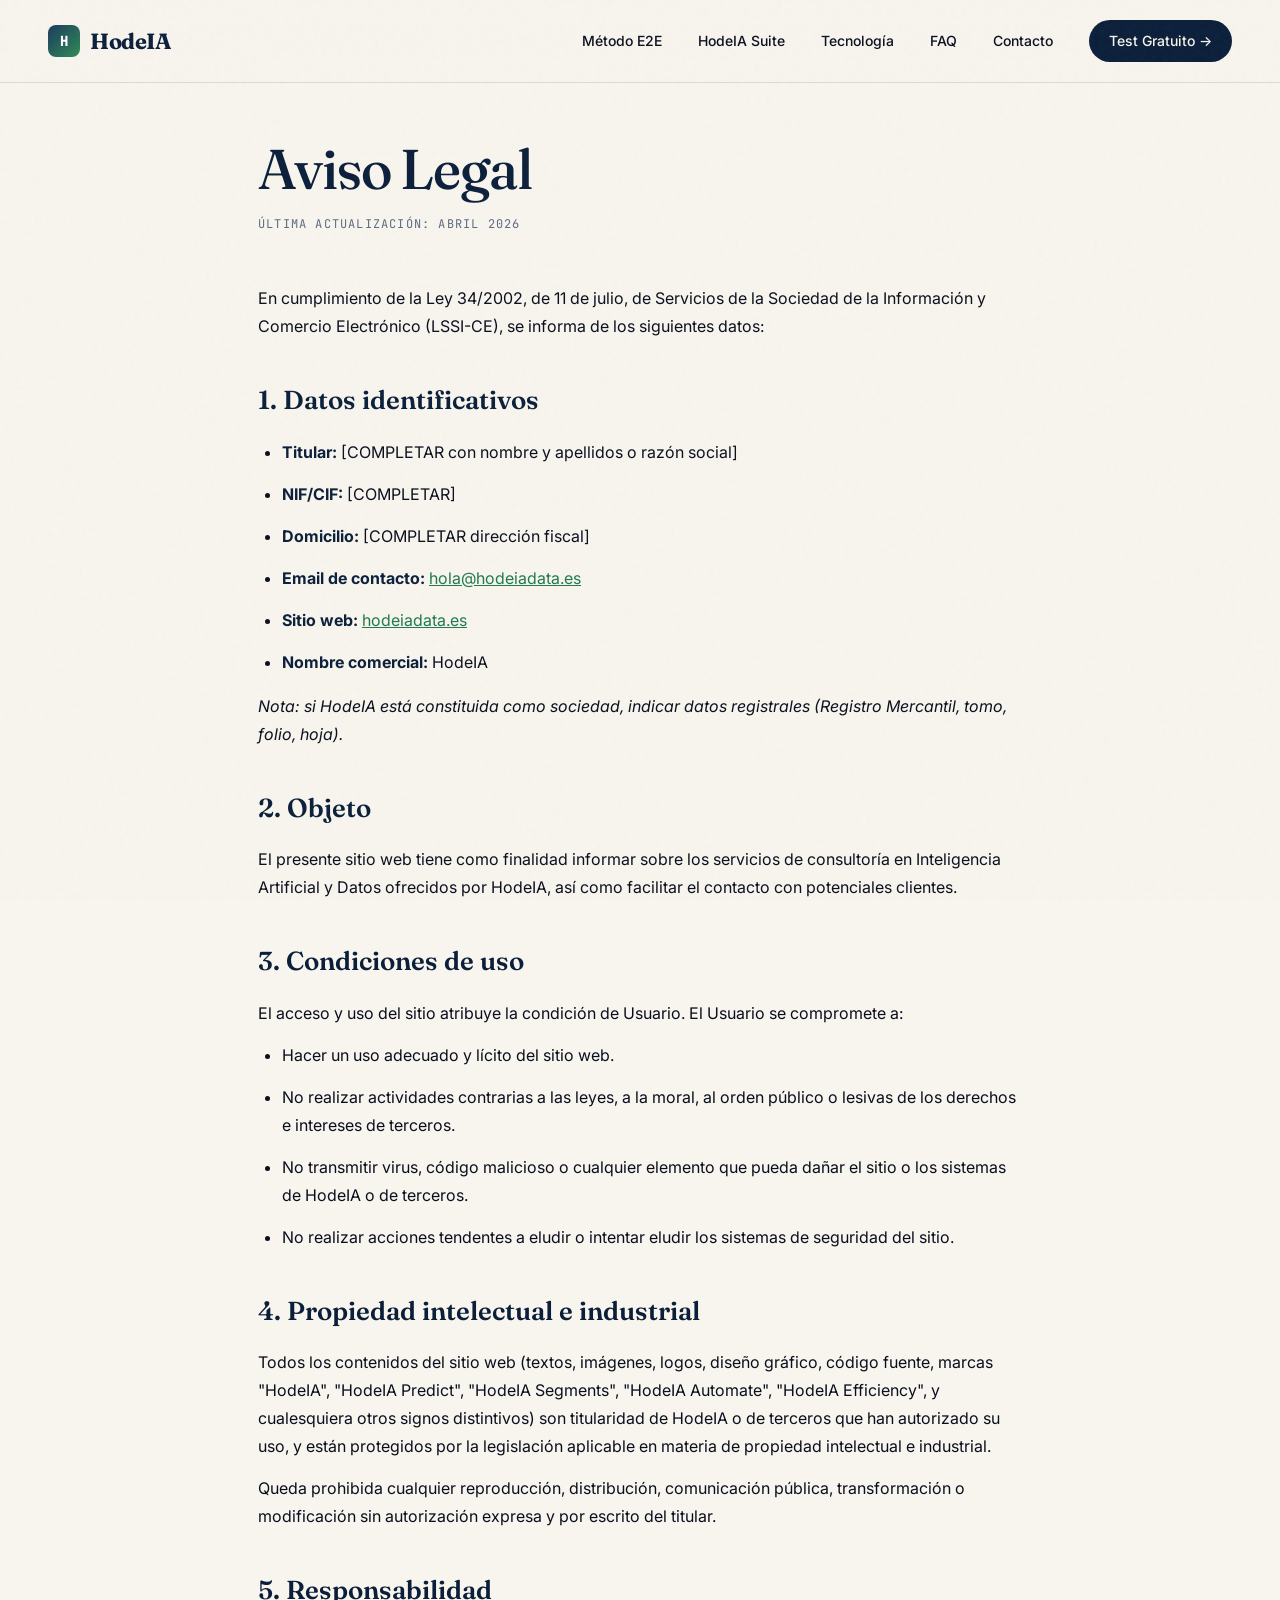
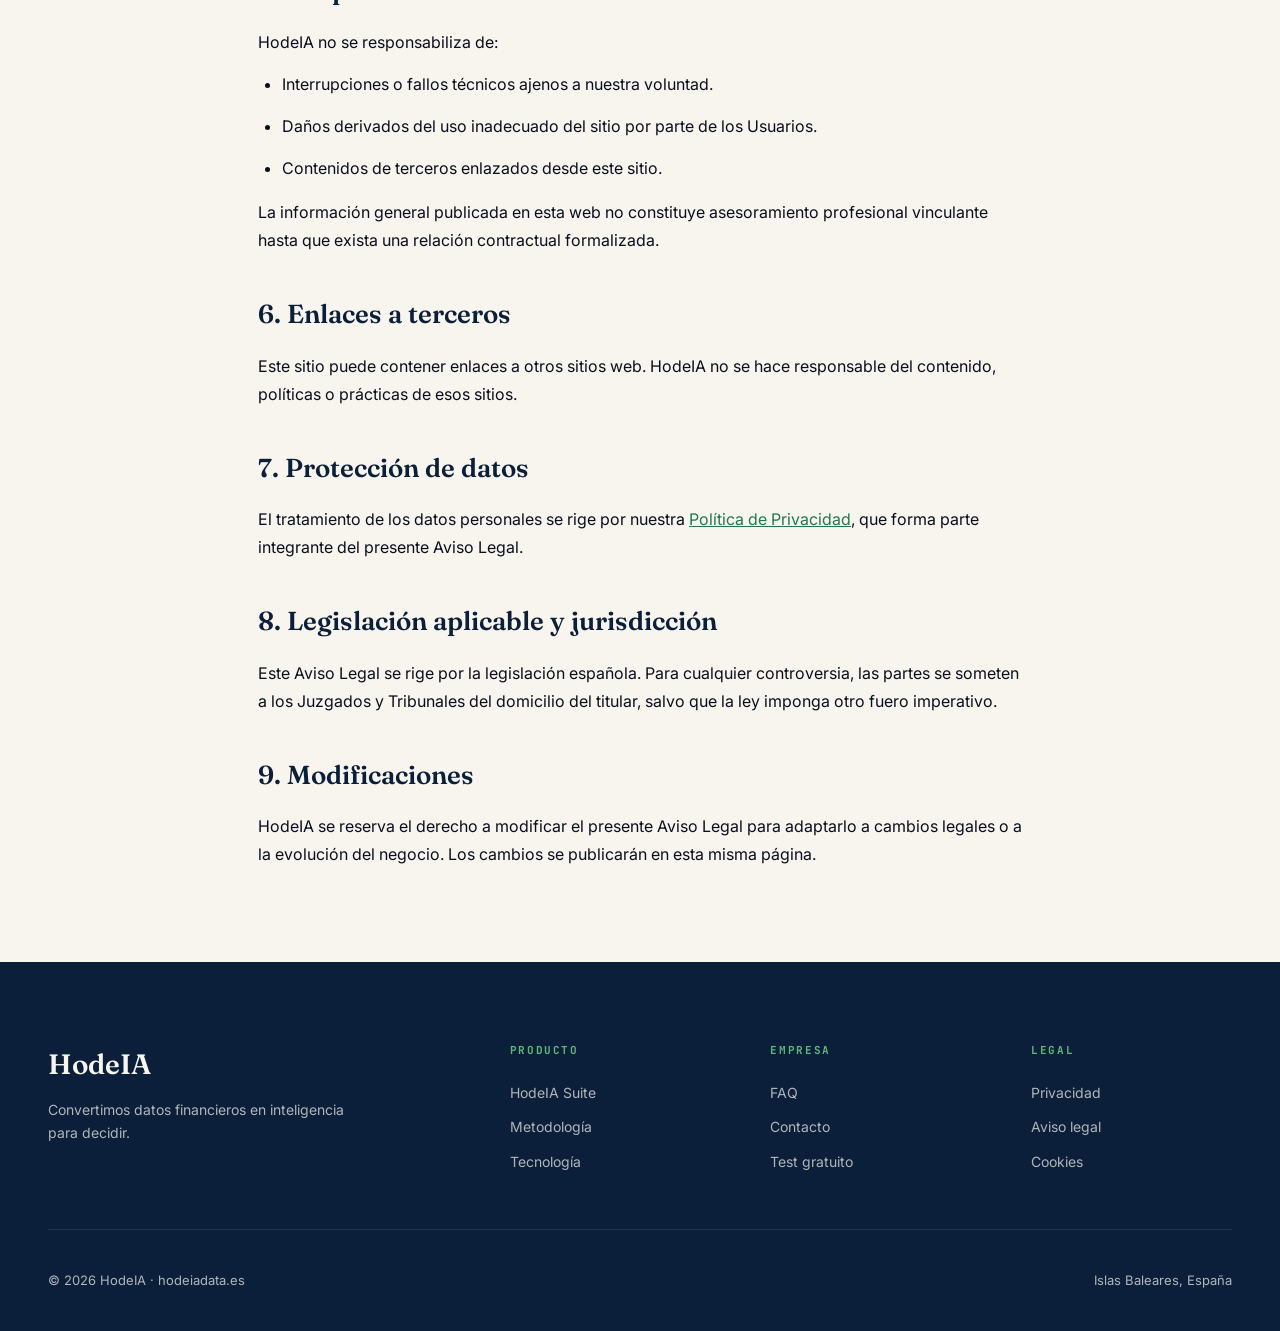
==== aviso-legal.html @ e40161a8 "Primera subida de la web" ====
<!DOCTYPE html>
<html lang="es">
<head>
<meta charset="UTF-8" />
<meta name="viewport" content="width=device-width, initial-scale=1.0" />
<title>Aviso Legal — HodeIA</title>
<meta name="robots" content="index, follow" />
<link rel="canonical" href="https://hodeiadata.es/aviso-legal.html" />
<link rel="icon" type="image/svg+xml" href="/favicon.svg" />
<link rel="preconnect" href="https://fonts.googleapis.com">
<link rel="preconnect" href="https://fonts.gstatic.com" crossorigin>
<link href="https://fonts.googleapis.com/css2?family=Fraunces:opsz,wght@9..144,400;9..144,500;9..144,600;9..144,700&family=Inter:wght@300;400;500;600;700&family=JetBrains+Mono:wght@400;500&display=swap" rel="stylesheet">
<link rel="stylesheet" href="/styles.css" />
</head>
<body>

<nav>
  <a href="/" class="logo">
    <span class="logo-mark">H</span>
    HodeIA
  </a>
  <div class="nav-links">
    <a href="/#metodo">Método E2E</a>
    <a href="/#suite">HodeIA Suite</a>
    <a href="/#tecnologia">Tecnología</a>
    <a href="/#faq">FAQ</a>
    <a href="/contacto.html">Contacto</a>
    <a href="https://tally.so/r/2EvxGj" class="btn-nav">Test Gratuito →</a>
  </div>
  <button class="menu-toggle" aria-label="Menú" onclick="document.querySelector('.nav-links').classList.toggle('open')">☰</button>
</nav>

<main class="legal-page">
  <h1>Aviso Legal</h1>
  <div class="updated">Última actualización: Abril 2026</div>

  <p>En cumplimiento de la Ley 34/2002, de 11 de julio, de Servicios de la Sociedad de la Información y Comercio Electrónico (LSSI-CE), se informa de los siguientes datos:</p>

  <h2>1. Datos identificativos</h2>
  <ul>
    <li><strong>Titular:</strong> [COMPLETAR con nombre y apellidos o razón social]</li>
    <li><strong>NIF/CIF:</strong> [COMPLETAR]</li>
    <li><strong>Domicilio:</strong> [COMPLETAR dirección fiscal]</li>
    <li><strong>Email de contacto:</strong> <a href="mailto:hola@hodeiadata.es">hola@hodeiadata.es</a></li>
    <li><strong>Sitio web:</strong> <a href="https://hodeiadata.es">hodeiadata.es</a></li>
    <li><strong>Nombre comercial:</strong> HodeIA</li>
  </ul>
  <p><em>Nota: si HodeIA está constituida como sociedad, indicar datos registrales (Registro Mercantil, tomo, folio, hoja).</em></p>

  <h2>2. Objeto</h2>
  <p>El presente sitio web tiene como finalidad informar sobre los servicios de consultoría en Inteligencia Artificial y Datos ofrecidos por HodeIA, así como facilitar el contacto con potenciales clientes.</p>

  <h2>3. Condiciones de uso</h2>
  <p>El acceso y uso del sitio atribuye la condición de Usuario. El Usuario se compromete a:</p>
  <ul>
    <li>Hacer un uso adecuado y lícito del sitio web.</li>
    <li>No realizar actividades contrarias a las leyes, a la moral, al orden público o lesivas de los derechos e intereses de terceros.</li>
    <li>No transmitir virus, código malicioso o cualquier elemento que pueda dañar el sitio o los sistemas de HodeIA o de terceros.</li>
    <li>No realizar acciones tendentes a eludir o intentar eludir los sistemas de seguridad del sitio.</li>
  </ul>

  <h2>4. Propiedad intelectual e industrial</h2>
  <p>Todos los contenidos del sitio web (textos, imágenes, logos, diseño gráfico, código fuente, marcas "HodeIA", "HodeIA Predict", "HodeIA Segments", "HodeIA Automate", "HodeIA Efficiency", y cualesquiera otros signos distintivos) son titularidad de HodeIA o de terceros que han autorizado su uso, y están protegidos por la legislación aplicable en materia de propiedad intelectual e industrial.</p>
  <p>Queda prohibida cualquier reproducción, distribución, comunicación pública, transformación o modificación sin autorización expresa y por escrito del titular.</p>

  <h2>5. Responsabilidad</h2>
  <p>HodeIA no se responsabiliza de:</p>
  <ul>
    <li>Interrupciones o fallos técnicos ajenos a nuestra voluntad.</li>
    <li>Daños derivados del uso inadecuado del sitio por parte de los Usuarios.</li>
    <li>Contenidos de terceros enlazados desde este sitio.</li>
  </ul>
  <p>La información general publicada en esta web no constituye asesoramiento profesional vinculante hasta que exista una relación contractual formalizada.</p>

  <h2>6. Enlaces a terceros</h2>
  <p>Este sitio puede contener enlaces a otros sitios web. HodeIA no se hace responsable del contenido, políticas o prácticas de esos sitios.</p>

  <h2>7. Protección de datos</h2>
  <p>El tratamiento de los datos personales se rige por nuestra <a href="/privacidad.html">Política de Privacidad</a>, que forma parte integrante del presente Aviso Legal.</p>

  <h2>8. Legislación aplicable y jurisdicción</h2>
  <p>Este Aviso Legal se rige por la legislación española. Para cualquier controversia, las partes se someten a los Juzgados y Tribunales del domicilio del titular, salvo que la ley imponga otro fuero imperativo.</p>

  <h2>9. Modificaciones</h2>
  <p>HodeIA se reserva el derecho a modificar el presente Aviso Legal para adaptarlo a cambios legales o a la evolución del negocio. Los cambios se publicarán en esta misma página.</p>
</main>

<footer>
  <div class="footer-grid">
    <div class="footer-brand">
      <h3>HodeIA</h3>
      <p>Convertimos datos financieros en inteligencia para decidir.</p>
    </div>
    <div class="footer-col">
      <h5>Producto</h5>
      <a href="/#suite">HodeIA Suite</a>
      <a href="/#metodo">Metodología</a>
      <a href="/#tecnologia">Tecnología</a>
    </div>
    <div class="footer-col">
      <h5>Empresa</h5>
      <a href="/#faq">FAQ</a>
      <a href="/contacto.html">Contacto</a>
      <a href="https://tally.so/r/2EvxGj">Test gratuito</a>
    </div>
    <div class="footer-col">
      <h5>Legal</h5>
      <a href="/privacidad.html">Privacidad</a>
      <a href="/aviso-legal.html">Aviso legal</a>
      <a href="/cookies.html">Cookies</a>
    </div>
  </div>
  <div class="footer-bottom">
    <span>© 2026 HodeIA · hodeiadata.es</span>
    <span>Islas Baleares, España</span>
  </div>
</footer>

</body>
</html>
---- styles.css ----
:root {
  --navy-900: #0B1F3A;
  --navy-800: #1B3A5C;
  --navy-700: #24507A;
  --green-600: #1E7A4D;
  --green-500: #2E8B57;
  --green-400: #5FB878;
  --green-300: #8FD4A0;
  --cream: #F8F5EE;
  --cream-dark: #EFE9DA;
  --ink: #0A0F1E;
  --muted: #5B6B82;
  --line: rgba(11, 31, 58, 0.12);
  --accent: #D97757;
}
* { margin: 0; padding: 0; box-sizing: border-box; }
html { scroll-behavior: smooth; }
body {
  font-family: 'Inter', sans-serif;
  background: var(--cream);
  color: var(--ink);
  font-size: 16px;
  line-height: 1.6;
  overflow-x: hidden;
}
body::before {
  content: '';
  position: fixed;
  inset: 0;
  pointer-events: none;
  z-index: 9999;
  opacity: 0.035;
  background-image: url("data:image/svg+xml,%3Csvg viewBox='0 0 200 200' xmlns='http://www.w3.org/2000/svg'%3E%3Cfilter id='n'%3E%3CfeTurbulence type='fractalNoise' baseFrequency='0.85' numOctaves='3'/%3E%3C/filter%3E%3Crect width='100%25' height='100%25' filter='url(%23n)'/%3E%3C/svg%3E");
}

/* ===== NAV ===== */
nav {
  position: fixed; top: 0; left: 0; right: 0; z-index: 100;
  padding: 20px 48px;
  display: flex; justify-content: space-between; align-items: center;
  backdrop-filter: blur(14px);
  background: rgba(248, 245, 238, 0.82);
  border-bottom: 1px solid var(--line);
}
.logo {
  font-family: 'Fraunces', serif;
  font-weight: 700;
  font-size: 22px;
  letter-spacing: -0.02em;
  color: var(--navy-900);
  display: flex; align-items: center; gap: 10px;
  text-decoration: none;
}
.logo-mark {
  width: 32px; height: 32px;
  background: linear-gradient(135deg, var(--navy-800), var(--green-500));
  border-radius: 8px;
  display: grid; place-items: center;
  color: white; font-weight: 900; font-size: 14px;
  font-family: 'JetBrains Mono', monospace;
}
.nav-links { display: flex; gap: 36px; align-items: center; }
.nav-links a {
  text-decoration: none; color: var(--ink);
  font-size: 14px; font-weight: 500;
  transition: color 0.2s;
}
.nav-links a:hover { color: var(--green-600); }
.btn-nav {
  background: var(--navy-900) !important; color: var(--cream) !important;
  padding: 10px 20px; border-radius: 100px;
  font-size: 13px; font-weight: 600;
  border: none; cursor: pointer;
  transition: transform 0.2s, background 0.2s;
}
.btn-nav:hover { background: var(--green-600) !important; transform: translateY(-1px); }
.menu-toggle {
  display: none;
  background: none; border: none;
  font-size: 24px; cursor: pointer;
  color: var(--navy-900);
}

/* ===== HERO ===== */
.hero {
  min-height: 100vh;
  padding: 140px 48px 80px;
  display: grid; grid-template-columns: 1.2fr 1fr; gap: 60px;
  align-items: center;
  position: relative;
  max-width: 1400px;
  margin: 0 auto;
}
.hero-label {
  font-family: 'JetBrains Mono', monospace;
  font-size: 12px;
  letter-spacing: 0.12em;
  text-transform: uppercase;
  color: var(--green-600);
  margin-bottom: 24px;
  display: flex; align-items: center; gap: 10px;
}
.hero-label::before {
  content: ''; width: 32px; height: 1px; background: var(--green-600);
}
.hero h1 {
  font-family: 'Fraunces', serif;
  font-size: clamp(40px, 6vw, 84px);
  font-weight: 500;
  line-height: 0.98;
  letter-spacing: -0.03em;
  color: var(--navy-900);
  margin-bottom: 32px;
}
.hero h1 em {
  font-style: italic;
  font-weight: 400;
  background: linear-gradient(135deg, var(--green-600), var(--navy-700));
  -webkit-background-clip: text;
  -webkit-text-fill-color: transparent;
  background-clip: text;
}
.hero p.lead {
  font-size: 19px;
  color: var(--muted);
  margin-bottom: 40px;
  max-width: 540px;
  line-height: 1.55;
}
.hero-ctas { display: flex; gap: 16px; flex-wrap: wrap; }
.btn-primary {
  background: var(--navy-900); color: var(--cream);
  padding: 18px 32px; border-radius: 100px;
  font-size: 15px; font-weight: 600;
  text-decoration: none; display: inline-flex; align-items: center; gap: 10px;
  transition: all 0.3s;
  border: 1px solid var(--navy-900);
  cursor: pointer;
}
.btn-primary:hover { background: var(--green-600); border-color: var(--green-600); transform: translateY(-2px); }
.btn-secondary {
  background: transparent; color: var(--navy-900);
  padding: 18px 32px; border-radius: 100px;
  font-size: 15px; font-weight: 600;
  text-decoration: none; display: inline-flex; align-items: center; gap: 10px;
  border: 1px solid var(--navy-900);
  transition: all 0.3s;
}
.btn-secondary:hover { background: var(--navy-900); color: var(--cream); }

.hero-visual {
  position: relative;
  aspect-ratio: 1;
  max-width: 520px;
  justify-self: end;
  width: 100%;
}
.hero-card {
  position: absolute;
  background: white;
  border-radius: 20px;
  padding: 20px;
  box-shadow: 0 30px 60px -20px rgba(11, 31, 58, 0.25);
  font-family: 'JetBrains Mono', monospace;
  font-size: 11px;
}
.card-1 {
  top: 0; left: 0; width: 62%;
  border: 1px solid var(--line);
  animation: float1 6s ease-in-out infinite;
}
.card-2 {
  bottom: 10%; right: 0; width: 55%;
  background: var(--navy-900); color: var(--cream);
  animation: float2 7s ease-in-out infinite;
}
.card-3 {
  top: 40%; left: 25%; width: 50%;
  background: linear-gradient(135deg, var(--green-500), var(--green-600));
  color: white;
  animation: float3 5s ease-in-out infinite;
}
@keyframes float1 { 0%,100% { transform: translateY(0); } 50% { transform: translateY(-12px); } }
@keyframes float2 { 0%,100% { transform: translateY(0); } 50% { transform: translateY(10px); } }
@keyframes float3 { 0%,100% { transform: translate(-50%,-50%) rotate(-3deg); } 50% { transform: translate(-50%,-45%) rotate(-5deg); } }
.card-title { opacity: 0.6; font-size: 10px; margin-bottom: 8px; text-transform: uppercase; letter-spacing: 0.1em; }
.card-value { font-family: 'Fraunces', serif; font-size: 32px; font-weight: 600; line-height: 1; }
.card-sub { font-size: 10px; margin-top: 6px; opacity: 0.7; }
.chart-bars { display: flex; gap: 4px; align-items: flex-end; height: 40px; margin-top: 12px; }
.chart-bars span { flex: 1; background: currentColor; opacity: 0.4; border-radius: 2px; }
.chart-bars span:nth-child(1) { height: 30%; }
.chart-bars span:nth-child(2) { height: 50%; }
.chart-bars span:nth-child(3) { height: 45%; }
.chart-bars span:nth-child(4) { height: 70%; }
.chart-bars span:nth-child(5) { height: 85%; opacity: 1; }
.chart-bars span:nth-child(6) { height: 95%; opacity: 1; }

/* ===== TRUST BAR ===== */
.trust {
  padding: 40px 48px;
  border-top: 1px solid var(--line);
  border-bottom: 1px solid var(--line);
  background: var(--cream-dark);
}
.trust-inner { max-width: 1200px; margin: 0 auto; display: flex; align-items: center; justify-content: space-between; flex-wrap: wrap; gap: 30px; }
.trust-label { font-family: 'JetBrains Mono', monospace; font-size: 11px; text-transform: uppercase; letter-spacing: 0.15em; color: var(--muted); }
.trust-items { display: flex; gap: 40px; flex-wrap: wrap; font-family: 'Fraunces', serif; font-size: 20px; font-weight: 500; color: var(--navy-800); }
.trust-items span { opacity: 0.7; }

/* ===== SECTION BASE ===== */
section { padding: 120px 48px; }
.container { max-width: 1200px; margin: 0 auto; }
.section-label {
  font-family: 'JetBrains Mono', monospace;
  font-size: 12px;
  letter-spacing: 0.12em;
  text-transform: uppercase;
  color: var(--green-600);
  margin-bottom: 20px;
  display: inline-flex; align-items: center; gap: 10px;
}
.section-label::before { content: '→'; }
h2.section-title {
  font-family: 'Fraunces', serif;
  font-size: clamp(32px, 4.5vw, 56px);
  font-weight: 500;
  line-height: 1.05;
  letter-spacing: -0.02em;
  color: var(--navy-900);
  margin-bottom: 28px;
  max-width: 820px;
}
h2.section-title em { font-style: italic; color: var(--green-600); font-weight: 400; }
.section-lead {
  font-size: 19px; color: var(--muted); max-width: 680px; line-height: 1.6;
  margin-bottom: 60px;
}

/* ===== SYMPTOMS ===== */
.symptoms { background: var(--cream); }
.symptoms-grid { display: grid; grid-template-columns: repeat(3, 1fr); gap: 24px; margin-top: 40px; }
.symptom {
  background: white;
  border: 1px solid var(--line);
  border-radius: 20px;
  padding: 36px;
  transition: all 0.3s;
  position: relative;
  overflow: hidden;
}
.symptom:hover { transform: translateY(-6px); border-color: var(--green-500); box-shadow: 0 20px 40px -20px rgba(11, 31, 58, 0.2); }
.symptom-num {
  font-family: 'JetBrains Mono', monospace;
  font-size: 12px; color: var(--muted);
  margin-bottom: 20px;
}
.symptom-icon {
  width: 52px; height: 52px;
  border-radius: 12px;
  background: linear-gradient(135deg, var(--navy-800), var(--green-500));
  display: grid; place-items: center;
  color: white; margin-bottom: 24px;
}
.symptom h3 {
  font-family: 'Fraunces', serif;
  font-size: 24px; font-weight: 600;
  color: var(--navy-900); margin-bottom: 14px;
  line-height: 1.2;
}
.symptom p { color: var(--muted); font-size: 15px; line-height: 1.6; }

/* ===== METHOD E2E ===== */
.method {
  background: var(--navy-900);
  color: var(--cream);
  position: relative;
}
.method .section-label { color: var(--green-400); }
.method h2.section-title { color: var(--cream); }
.method h2.section-title em { color: var(--green-400); }
.method .section-lead { color: rgba(248, 245, 238, 0.7); }
.phases { display: grid; grid-template-columns: repeat(5, 1fr); gap: 16px; margin-top: 60px; }
.phase {
  padding: 28px 20px;
  border: 1px solid rgba(248, 245, 238, 0.12);
  border-radius: 16px;
  background: rgba(255, 255, 255, 0.02);
  transition: all 0.3s;
  cursor: default;
}
.phase:hover { border-color: var(--green-400); background: rgba(95, 184, 120, 0.05); transform: translateY(-4px); }
.phase-num {
  font-family: 'JetBrains Mono', monospace;
  font-size: 11px; color: var(--green-400);
  margin-bottom: 16px; letter-spacing: 0.1em;
}
.phase h4 {
  font-family: 'Fraunces', serif;
  font-size: 20px; font-weight: 600;
  margin-bottom: 12px; line-height: 1.1;
}
.phase p { font-size: 13px; line-height: 1.5; opacity: 0.7; }

/* ===== SUITE ===== */
.suite { background: var(--cream-dark); }
.suite-grid { display: grid; grid-template-columns: repeat(2, 1fr); gap: 24px; margin-top: 40px; }
.product {
  background: white;
  border-radius: 24px;
  padding: 48px;
  border: 1px solid var(--line);
  position: relative;
  overflow: hidden;
  transition: all 0.3s;
}
.product:hover { transform: translateY(-6px); box-shadow: 0 30px 60px -20px rgba(11, 31, 58, 0.2); }
.product::before {
  content: '';
  position: absolute; top: 0; left: 0; right: 0; height: 4px;
  background: linear-gradient(90deg, var(--green-500), var(--navy-700));
}
.product-tag {
  display: inline-block;
  font-family: 'JetBrains Mono', monospace;
  font-size: 11px;
  padding: 5px 12px;
  border-radius: 100px;
  background: var(--cream-dark);
  color: var(--navy-800);
  margin-bottom: 20px;
  letter-spacing: 0.08em;
}
.product h3 {
  font-family: 'Fraunces', serif;
  font-size: 32px; font-weight: 600;
  color: var(--navy-900); margin-bottom: 10px;
  line-height: 1.1;
}
.product .tagline {
  font-family: 'Fraunces', serif;
  font-style: italic;
  color: var(--green-600);
  font-size: 17px;
  margin-bottom: 20px;
}
.product p { color: var(--muted); font-size: 15px; line-height: 1.65; margin-bottom: 20px; }
.product ul { list-style: none; }
.product ul li {
  font-size: 14px; color: var(--ink);
  padding: 6px 0; padding-left: 20px; position: relative;
}
.product ul li::before {
  content: '▸'; position: absolute; left: 0; color: var(--green-500);
  font-size: 12px;
}

/* ===== TECH DIFFERENTIAL ===== */
.tech {
  background: var(--cream);
  position: relative;
}
.tech-grid { display: grid; grid-template-columns: 1fr 1fr; gap: 60px; align-items: center; }
.tech-items { display: flex; flex-direction: column; gap: 16px; }
.tech-item {
  padding: 24px; border: 1px solid var(--line);
  border-radius: 16px; background: white;
  display: flex; gap: 20px; align-items: flex-start;
  transition: all 0.3s;
}
.tech-item:hover { border-color: var(--green-500); transform: translateX(6px); }
.tech-code {
  font-family: 'JetBrains Mono', monospace;
  font-size: 14px;
  background: var(--navy-900);
  color: var(--green-400);
  padding: 8px 12px;
  border-radius: 8px;
  flex-shrink: 0;
  font-weight: 500;
}
.tech-item h4 {
  font-family: 'Fraunces', serif;
  font-size: 20px; color: var(--navy-900);
  margin-bottom: 6px; font-weight: 600;
}
.tech-item p { font-size: 14px; color: var(--muted); line-height: 1.5; }
.tech-quote h3 {
  font-family: 'Fraunces', serif;
  font-size: 32px; color: var(--navy-900);
  margin-bottom: 20px; line-height: 1.1; font-weight: 600;
}
.tech-quote h3 em { color: var(--green-600); font-weight: 400; }
.tech-quote p { color: var(--muted); font-size: 16px; line-height: 1.7; margin-bottom: 20px; }

/* ===== CTA FINAL ===== */
.final-cta {
  background: linear-gradient(135deg, var(--navy-900) 0%, var(--navy-800) 60%, var(--green-600) 100%);
  color: white; text-align: center;
  padding: 140px 48px;
  position: relative; overflow: hidden;
}
.final-cta::before {
  content: ''; position: absolute; inset: 0;
  background-image: radial-gradient(circle at 20% 30%, rgba(95, 184, 120, 0.3), transparent 50%),
                     radial-gradient(circle at 80% 70%, rgba(36, 80, 122, 0.4), transparent 50%);
}
.final-cta .container { position: relative; }
.final-cta .section-label { color: var(--green-300); justify-content: center; }
.final-cta h2 {
  font-family: 'Fraunces', serif;
  font-size: clamp(36px, 5.5vw, 72px);
  font-weight: 500; line-height: 1.05;
  letter-spacing: -0.02em;
  margin-bottom: 24px; max-width: 900px;
  margin-left: auto; margin-right: auto;
  color: white;
}
.final-cta h2 em { font-style: italic; color: var(--green-300); font-weight: 400; }
.final-cta p {
  font-size: 19px; opacity: 0.85; max-width: 580px;
  margin: 0 auto 40px; line-height: 1.6;
}
.final-cta .btn-primary {
  background: var(--cream); color: var(--navy-900);
  border-color: var(--cream);
  font-size: 16px; padding: 20px 36px;
}
.final-cta .btn-primary:hover { background: var(--green-400); border-color: var(--green-400); color: var(--navy-900); }

/* ===== FAQ ===== */
.faq { background: var(--cream); }
.faq-list { margin-top: 40px; }
.faq-item {
  border-bottom: 1px solid var(--line);
  padding: 28px 0;
  cursor: pointer;
}
.faq-item summary {
  font-family: 'Fraunces', serif;
  font-size: 22px; font-weight: 600;
  color: var(--navy-900);
  list-style: none;
  display: flex; justify-content: space-between; align-items: center;
  gap: 20px;
}
.faq-item summary::-webkit-details-marker { display: none; }
.faq-item summary::after {
  content: '+';
  font-size: 28px; color: var(--green-600);
  transition: transform 0.3s;
  font-family: 'Inter', sans-serif;
  font-weight: 300;
}
.faq-item[open] summary::after { transform: rotate(45deg); }
.faq-item p {
  margin-top: 16px;
  color: var(--muted); font-size: 16px;
  line-height: 1.7;
}

/* ===== FOOTER ===== */
footer {
  background: var(--navy-900);
  color: rgba(248, 245, 238, 0.7);
  padding: 80px 48px 40px;
}
.footer-grid {
  max-width: 1200px; margin: 0 auto;
  display: grid; grid-template-columns: 2fr 1fr 1fr 1fr; gap: 60px;
  padding-bottom: 50px;
  border-bottom: 1px solid rgba(248, 245, 238, 0.1);
}
.footer-brand h3 {
  font-family: 'Fraunces', serif;
  font-size: 28px; color: var(--cream);
  margin-bottom: 12px; font-weight: 600;
}
.footer-brand p { font-size: 14px; line-height: 1.6; max-width: 320px; }
.footer-col h5 {
  font-family: 'JetBrains Mono', monospace;
  font-size: 11px; text-transform: uppercase;
  letter-spacing: 0.15em; color: var(--green-400);
  margin-bottom: 16px;
}
.footer-col a {
  display: block; color: rgba(248, 245, 238, 0.7);
  text-decoration: none; font-size: 14px;
  padding: 6px 0; transition: color 0.2s;
}
.footer-col a:hover { color: var(--green-400); }
.footer-bottom {
  max-width: 1200px; margin: 40px auto 0;
  display: flex; justify-content: space-between; align-items: center;
  font-size: 13px; flex-wrap: wrap; gap: 20px;
}
.footer-bottom a { color: inherit; text-decoration: none; transition: color 0.2s; }
.footer-bottom a:hover { color: var(--green-400); }

/* ===== LEGAL PAGES ===== */
.legal-page {
  padding: 140px 48px 80px;
  max-width: 860px;
  margin: 0 auto;
}
.legal-page h1 {
  font-family: 'Fraunces', serif;
  font-size: clamp(36px, 5vw, 56px);
  font-weight: 500;
  color: var(--navy-900);
  margin-bottom: 16px;
  letter-spacing: -0.02em;
  line-height: 1.05;
}
.legal-page .updated {
  font-family: 'JetBrains Mono', monospace;
  font-size: 12px;
  color: var(--muted);
  margin-bottom: 50px;
  text-transform: uppercase;
  letter-spacing: 0.1em;
}
.legal-page h2 {
  font-family: 'Fraunces', serif;
  font-size: 26px;
  color: var(--navy-900);
  margin-top: 40px;
  margin-bottom: 16px;
  font-weight: 600;
}
.legal-page h3 {
  font-family: 'Fraunces', serif;
  font-size: 20px;
  color: var(--navy-800);
  margin-top: 28px;
  margin-bottom: 12px;
  font-weight: 600;
}
.legal-page p, .legal-page li {
  color: var(--ink);
  font-size: 16px;
  line-height: 1.75;
  margin-bottom: 14px;
}
.legal-page ul, .legal-page ol {
  padding-left: 24px;
  margin-bottom: 16px;
}
.legal-page a {
  color: var(--green-600);
  text-decoration: underline;
}
.legal-page strong { color: var(--navy-900); }

/* ===== CONTACT FORM ===== */
.contact-page {
  padding: 140px 48px 80px;
  max-width: 900px;
  margin: 0 auto;
}
.contact-page h1 {
  font-family: 'Fraunces', serif;
  font-size: clamp(36px, 5vw, 56px);
  font-weight: 500;
  color: var(--navy-900);
  margin-bottom: 16px;
  letter-spacing: -0.02em;
}
.contact-page h1 em { font-style: italic; color: var(--green-600); font-weight: 400; }
.contact-page .lead {
  font-size: 19px; color: var(--muted);
  margin-bottom: 50px; max-width: 600px;
}
.contact-form {
  background: white;
  border: 1px solid var(--line);
  border-radius: 20px;
  padding: 40px;
  display: flex; flex-direction: column; gap: 20px;
}
.form-row { display: grid; grid-template-columns: 1fr 1fr; gap: 20px; }
.form-group label {
  display: block;
  font-family: 'JetBrains Mono', monospace;
  font-size: 11px;
  text-transform: uppercase;
  letter-spacing: 0.1em;
  color: var(--navy-800);
  margin-bottom: 8px;
}
.form-group input, .form-group select, .form-group textarea {
  width: 100%;
  padding: 14px 16px;
  border: 1px solid var(--line);
  border-radius: 10px;
  font-family: 'Inter', sans-serif;
  font-size: 15px;
  background: var(--cream);
  color: var(--ink);
  transition: border-color 0.2s;
}
.form-group input:focus, .form-group select:focus, .form-group textarea:focus {
  outline: none;
  border-color: var(--green-500);
}
.form-group textarea { min-height: 140px; resize: vertical; }
.form-checkbox {
  display: flex; gap: 12px; align-items: flex-start;
  font-size: 14px; color: var(--muted); line-height: 1.5;
}
.form-checkbox input { width: auto; margin-top: 3px; }
.form-checkbox a { color: var(--green-600); text-decoration: underline; }
.contact-channels {
  display: grid; grid-template-columns: repeat(3, 1fr);
  gap: 20px; margin-top: 50px;
}
.channel {
  background: var(--cream-dark);
  padding: 24px; border-radius: 16px;
  text-align: center;
}
.channel h4 {
  font-family: 'JetBrains Mono', monospace;
  font-size: 11px; text-transform: uppercase;
  letter-spacing: 0.1em; color: var(--muted);
  margin-bottom: 10px;
}
.channel p {
  font-family: 'Fraunces', serif;
  font-size: 18px; font-weight: 600;
  color: var(--navy-900);
}
.channel a { color: inherit; text-decoration: none; }
.channel a:hover { color: var(--green-600); }

/* ===== COOKIE BANNER ===== */
.cookie-banner {
  position: fixed;
  bottom: 20px; left: 20px; right: 20px;
  max-width: 900px; margin: 0 auto;
  background: var(--navy-900);
  color: var(--cream);
  border-radius: 16px;
  padding: 24px;
  box-shadow: 0 20px 60px rgba(0,0,0,0.3);
  z-index: 10000;
}
.cookie-inner {
  display: flex; align-items: center; gap: 24px;
  flex-wrap: wrap; justify-content: space-between;
}
.cookie-inner p { font-size: 14px; line-height: 1.5; flex: 1; min-width: 260px; margin: 0; }
.cookie-inner a { color: var(--green-400); text-decoration: underline; }
.cookie-btns { display: flex; gap: 10px; }
.btn-cookie-reject, .btn-cookie-accept {
  padding: 10px 20px;
  border-radius: 100px;
  font-size: 13px; font-weight: 600;
  cursor: pointer; border: none;
  font-family: inherit;
}
.btn-cookie-reject {
  background: transparent;
  color: var(--cream);
  border: 1px solid rgba(248, 245, 238, 0.3);
}
.btn-cookie-accept {
  background: var(--green-500);
  color: white;
}
.btn-cookie-accept:hover { background: var(--green-600); }

/* ===== MOBILE ===== */
@media (max-width: 900px) {
  nav { padding: 16px 24px; }
  .menu-toggle { display: block; }
  .nav-links {
    display: none;
    position: absolute; top: 100%; left: 0; right: 0;
    background: var(--cream);
    flex-direction: column; gap: 0;
    padding: 20px;
    border-bottom: 1px solid var(--line);
  }
  .nav-links.open { display: flex; }
  .nav-links a { padding: 12px 0; width: 100%; }
  section, .hero, .final-cta { padding-left: 24px; padding-right: 24px; }
  .hero { grid-template-columns: 1fr; padding-top: 110px; }
  .hero-visual { max-width: 380px; margin: 20px auto 0; justify-self: center; }
  .symptoms-grid, .phases, .suite-grid, .tech-grid, .footer-grid, .form-row, .contact-channels { grid-template-columns: 1fr; }
  .phases { gap: 12px; }
  footer { padding: 60px 24px 30px; }
  .legal-page, .contact-page { padding: 120px 24px 60px; }
  .contact-form { padding: 24px; }
}
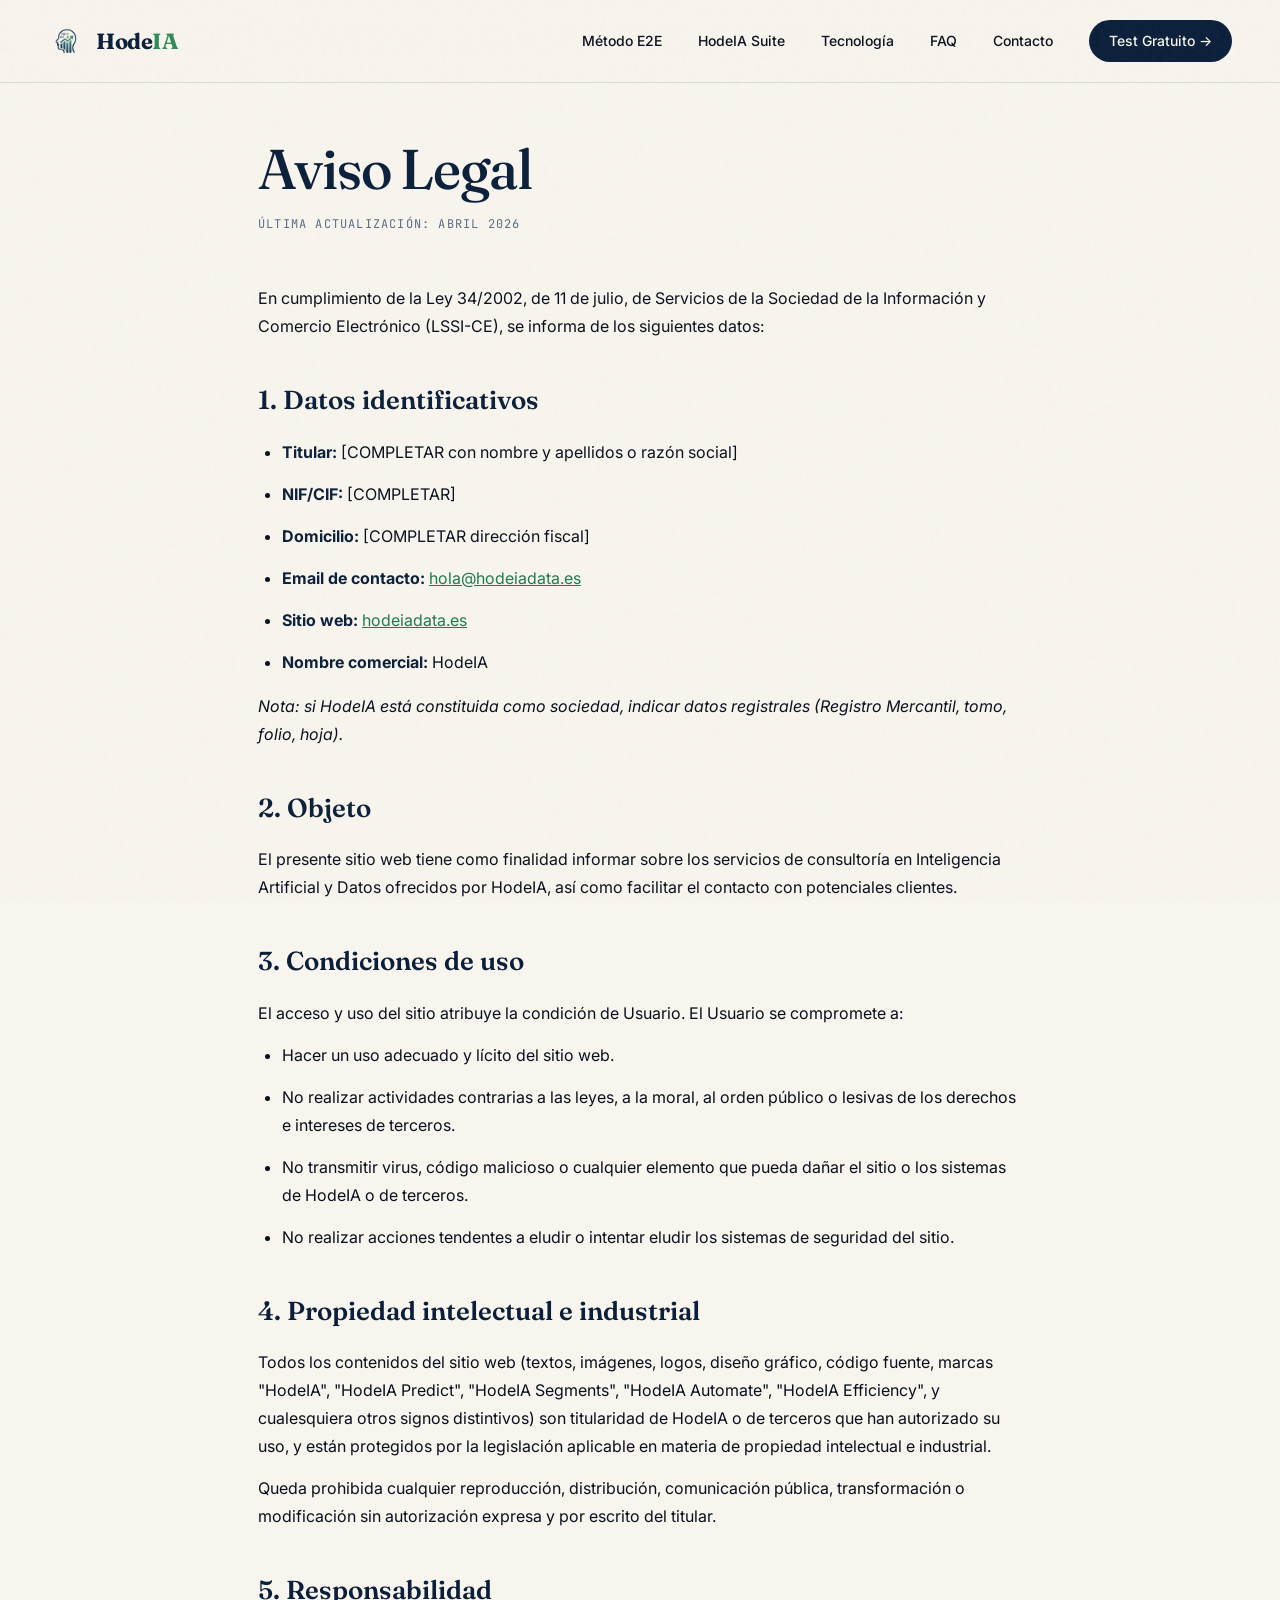
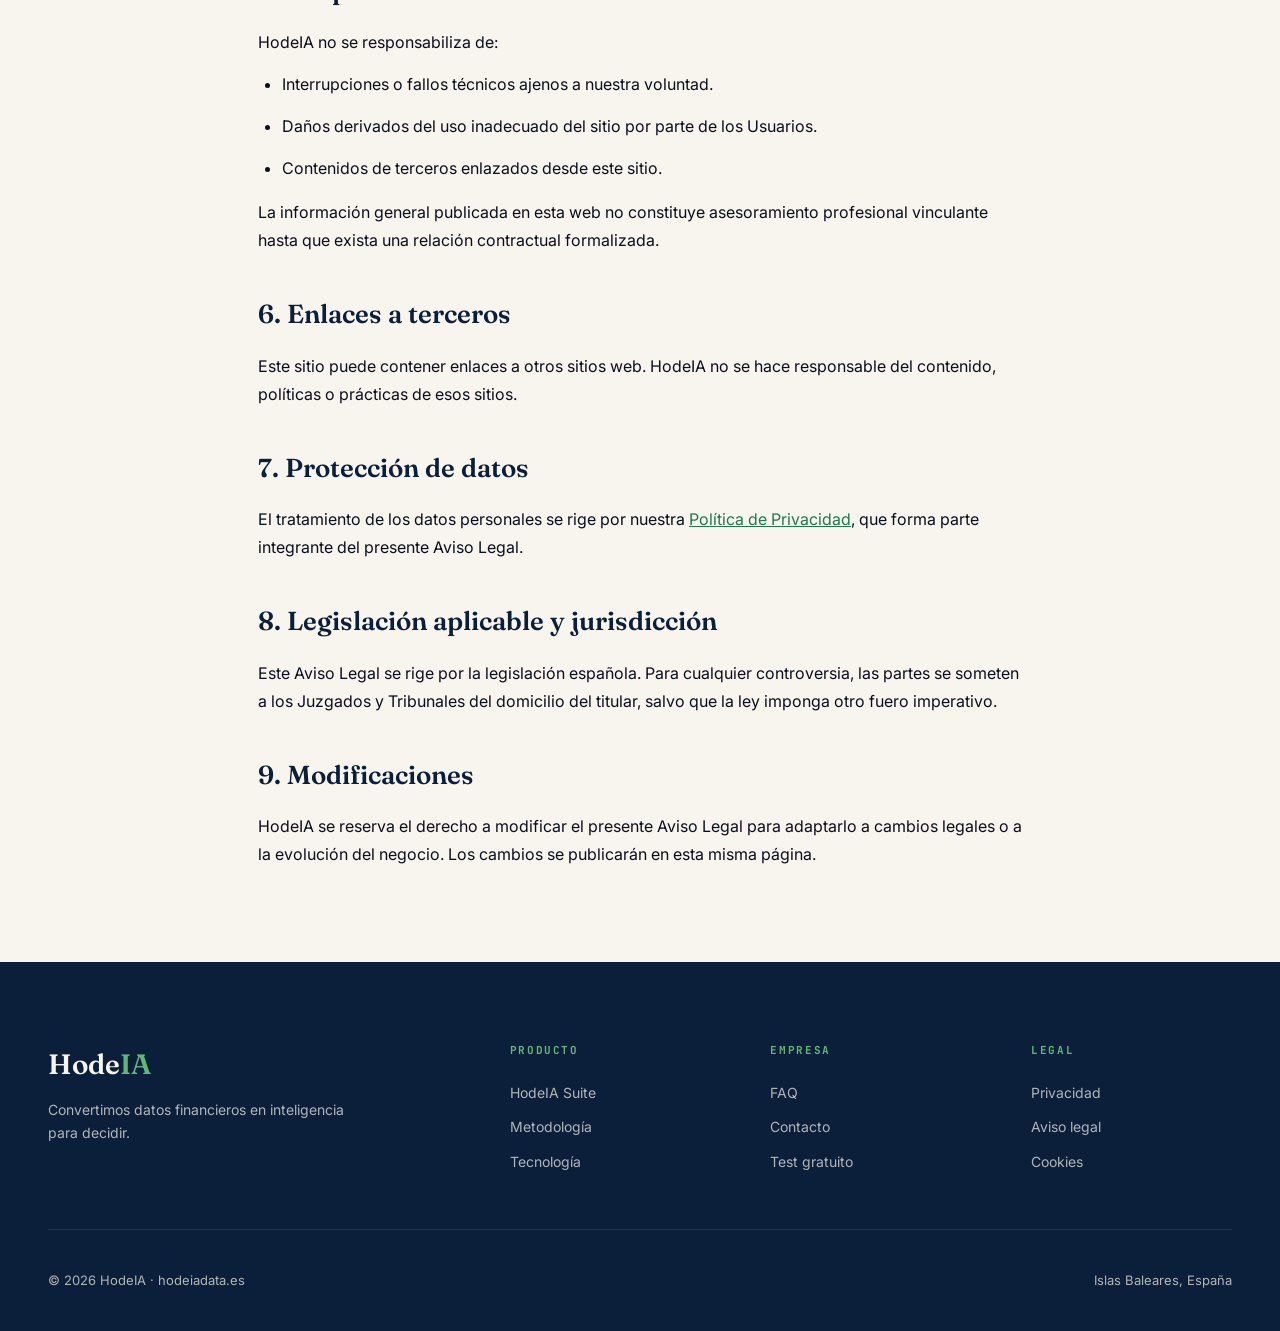
==== commit 686427f1: "Integrar logo real de HodeIA" ====
--- a/aviso-legal.html
+++ b/aviso-legal.html
@@ -6,7 +6,8 @@
 <title>Aviso Legal — HodeIA</title>
 <meta name="robots" content="index, follow" />
 <link rel="canonical" href="https://hodeiadata.es/aviso-legal.html" />
-<link rel="icon" type="image/svg+xml" href="/favicon.svg" />
+<link rel="icon" type="image/png" href="/favicon-64.png" />
+<link rel="apple-touch-icon" href="/apple-touch-icon.png" />
 <link rel="preconnect" href="https://fonts.googleapis.com">
 <link rel="preconnect" href="https://fonts.gstatic.com" crossorigin>
 <link href="https://fonts.googleapis.com/css2?family=Fraunces:opsz,wght@9..144,400;9..144,500;9..144,600;9..144,700&family=Inter:wght@300;400;500;600;700&family=JetBrains+Mono:wght@400;500&display=swap" rel="stylesheet">
@@ -16,8 +17,7 @@
 
 <nav>
   <a href="/" class="logo">
-    <span class="logo-mark">H</span>
-    HodeIA
+    <span class="logo-mark"></span><span class="logo-text"><span class="hode">Hode</span><span class="ia">IA</span></span>
   </a>
   <div class="nav-links">
     <a href="/#metodo">Método E2E</a>
@@ -88,7 +88,7 @@
 <footer>
   <div class="footer-grid">
     <div class="footer-brand">
-      <h3>HodeIA</h3>
+      <h3><span class="hode">Hode</span><span class="ia">IA</span></h3>
       <p>Convertimos datos financieros en inteligencia para decidir.</p>
     </div>
     <div class="footer-col">
--- a/styles.css
+++ b/styles.css
@@ -52,13 +52,21 @@
   text-decoration: none;
 }
 .logo-mark {
-  width: 32px; height: 32px;
-  background: linear-gradient(135deg, var(--navy-800), var(--green-500));
-  border-radius: 8px;
-  display: grid; place-items: center;
-  color: white; font-weight: 900; font-size: 14px;
-  font-family: 'JetBrains Mono', monospace;
-}
+  width: 38px; height: 38px;
+  background-image: url('/logo-icon.png');
+  background-size: contain;
+  background-repeat: no-repeat;
+  background-position: center;
+  flex-shrink: 0;
+}
+.logo-text {
+  display: inline-flex;
+  align-items: baseline;
+}
+.logo-text .hode { color: var(--navy-900); }
+.logo-text .ia { color: var(--green-500); font-weight: 700; letter-spacing: 0.02em; }
+.footer-brand h3 .hode { color: var(--cream); }
+.footer-brand h3 .ia { color: var(--green-400); }
 .nav-links { display: flex; gap: 36px; align-items: center; }
 .nav-links a {
   text-decoration: none; color: var(--ink);
